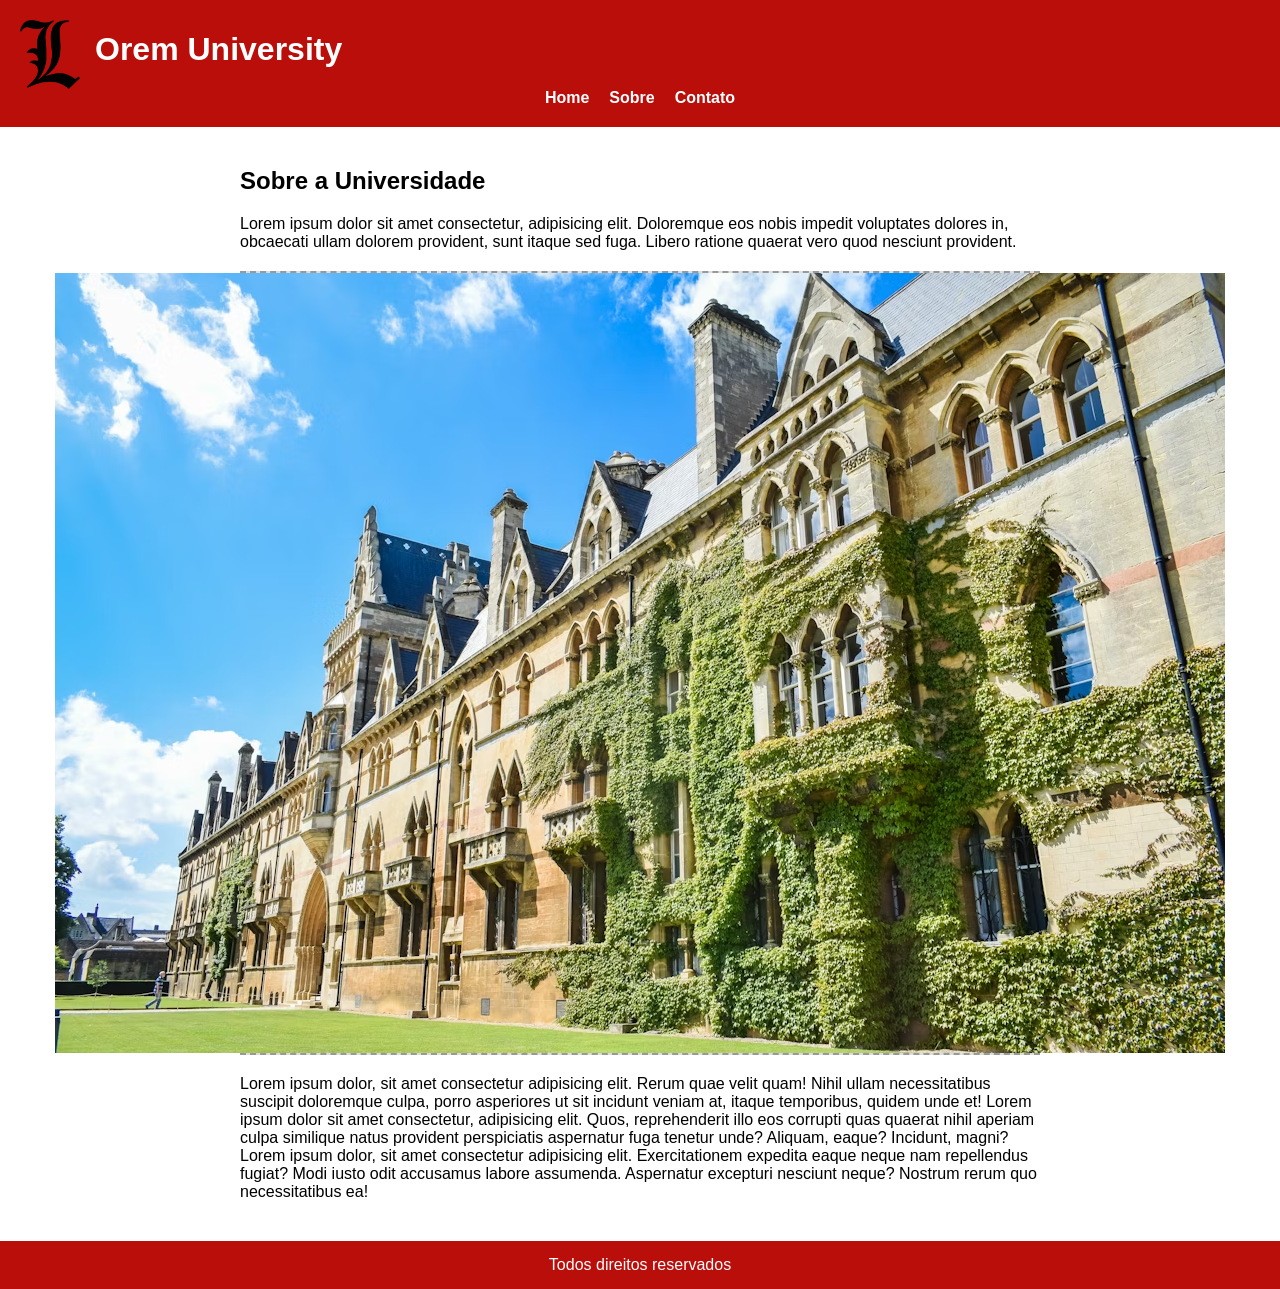
==== index.html @ 95e1c92b "University" ====
<!DOCTYPE html>
<html lang="pt-br">
<head>
<meta charset="UTF-8">
<meta name="viewport" content="width=device-width, initial-scale=1.0">
<title>Home</title>
<link rel="stylesheet" href="style.css">
</head>

<body>

<header>
<div class="topo">

<img src="./image/logo.png" alt="Logo do site" class="logo">

<h1>Orem University</h1>

</div>

    <nav>
        <ul>
            <li><a href="index.html">Home</a></li>
            <li><a href="sobre.html">Sobre</a></li>
            <li><a href="contato.html">Contato</a></li>
        </ul>
    </nav>
</header>

<main>

<section class="conteudo">
    <article>
        <h2>Sobre a Universidade</h2>
        <p>Lorem ipsum dolor sit amet consectetur, adipisicing elit. Doloremque eos nobis impedit voluptates dolores in, obcaecati ullam dolorem provident, sunt itaque sed fuga. Libero ratione quaerat vero quod nesciunt provident.</p>

        <div class="imagem">
            <image src="./image/uni.avif">
        </div>

        <p>Lorem ipsum dolor, sit amet consectetur adipisicing elit. Rerum quae velit quam! Nihil ullam necessitatibus suscipit doloremque culpa, porro asperiores ut sit incidunt veniam at, itaque temporibus, quidem unde et! Lorem ipsum dolor sit amet consectetur, adipisicing elit. Quos, reprehenderit illo eos corrupti quas quaerat nihil aperiam culpa similique natus provident perspiciatis aspernatur fuga tenetur unde? Aliquam, eaque? Incidunt, magni? Lorem ipsum dolor, sit amet consectetur adipisicing elit. Exercitationem expedita eaque neque nam repellendus fugiat? Modi iusto odit accusamus labore assumenda. Aspernatur excepturi nesciunt neque? Nostrum rerum quo necessitatibus ea!</p>
    </article>
</section>

</main>

<footer>
<p>Todos direitos reservados</p>
</footer>

</body>
</html>
---- style.css ----
*{
margin:0;
padding:0;
box-sizing:border-box;
font-family: Arial, sans-serif;
}

body{
display:flex;
flex-direction:column;
min-height:100vh;
}

/* HEADER */

header{
background:#B90E0A;
color:white;
padding:20px;
}

header h1{
text-align:center;
margin-bottom:10px;
}

nav ul{
display:flex;
justify-content:center;
list-style:none;
gap:20px;
}

nav a{
color:white;
text-decoration:none;
font-weight:bold;
}

nav a:hover{
text-decoration:underline;
}

/* CONTEÚDO */

main{
flex:1;
display:flex;
justify-content:center;
padding:40px;
}

.conteudo{
max-width:800px;
}

article{
display:flex;
flex-direction:column;
gap:20px;
}

/* IMAGEM */

.imagem{
width:auto;
height:auto;
background:#ddd;
border:2px dashed #999;
display:flex;
align-items:center;
justify-content:center;
}

/* FORMULÁRIO */

form{
display:flex;
flex-direction:column;
gap:10px;
}

input, textarea{
padding:8px;
border:1px solid #ccc;
border-radius:4px;
}

button{
padding:10px;
background:#333;
color:white;
border:none;
cursor:pointer;
}

button:hover{
background:#555;
}

/* FOOTER */

footer{
background:#B90E0A;
color:white;
text-align:center;
padding:15px;
}

/* LOGO */

.topo{
display:flex;
align-items:center;
gap:15px;
}

.logo{
width:60px;
height:auto;
}
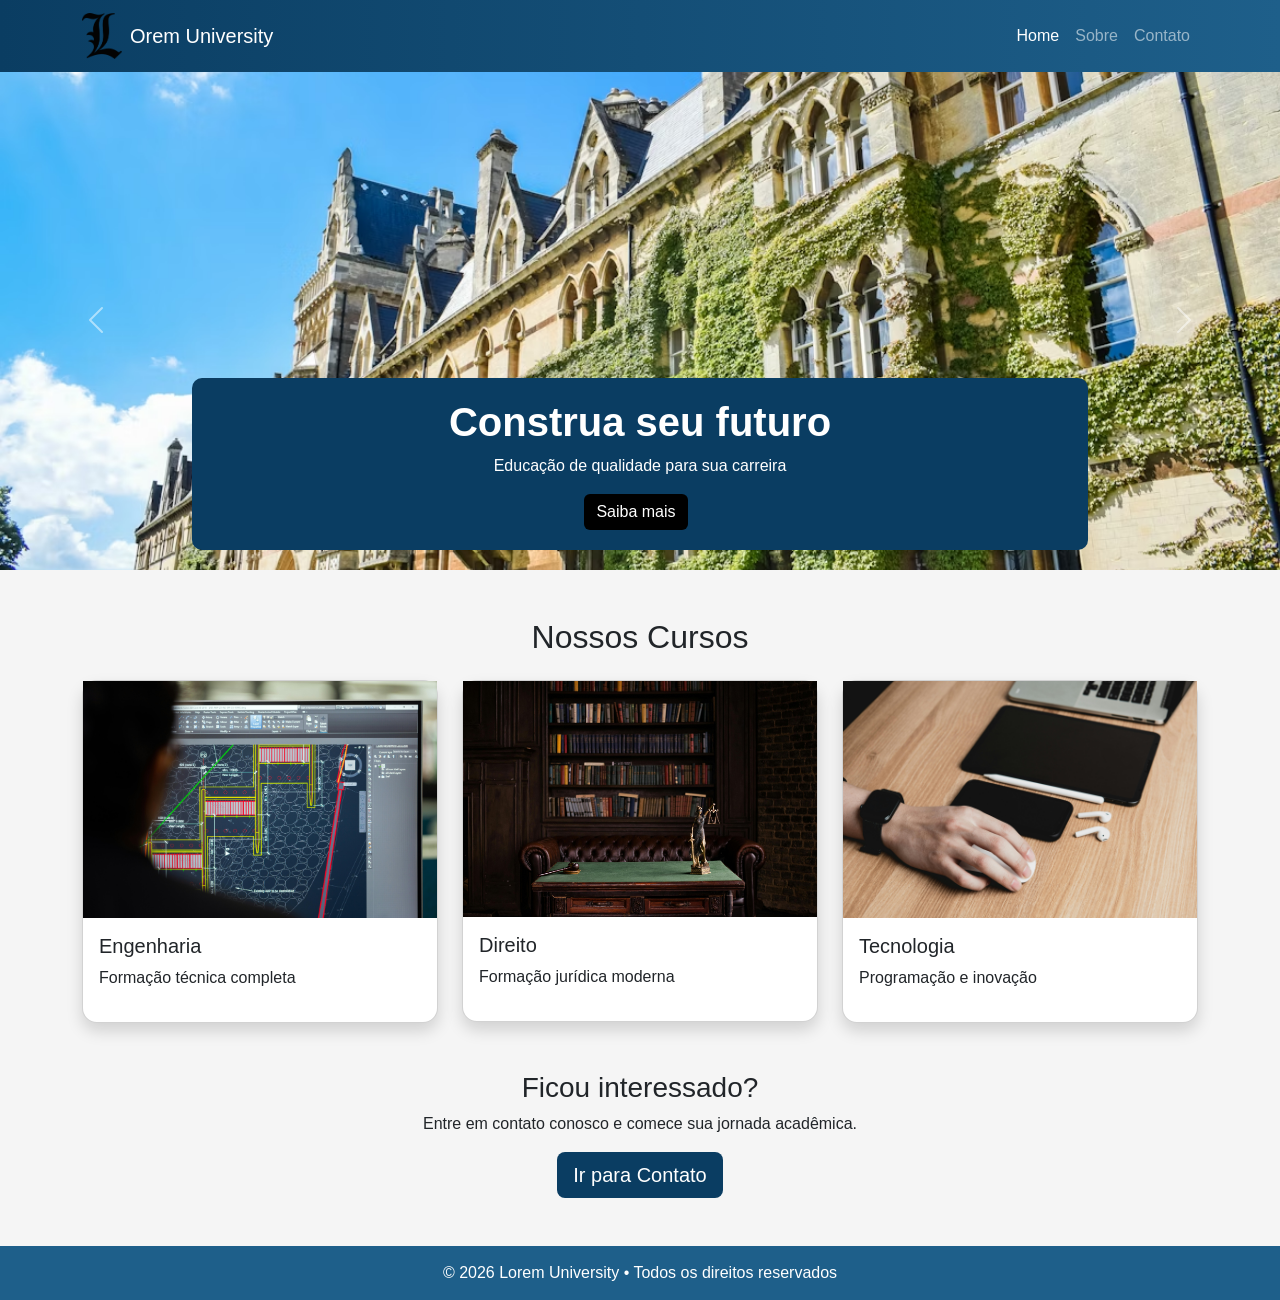
==== commit 33d03e1f: "Add files via upload" ====
--- a/index.html
+++ b/index.html
@@ -3,50 +3,144 @@
 <head>
 <meta charset="UTF-8">
 <meta name="viewport" content="width=device-width, initial-scale=1.0">
-<title>Home</title>
+
+<title>Lorem University</title>
+
+<link href="https://cdn.jsdelivr.net/npm/bootstrap@5.3.3/dist/css/bootstrap.min.css" rel="stylesheet">
 <link rel="stylesheet" href="style.css">
 </head>
 
 <body>
 
-<header>
-<div class="topo">
+<!-- Navbar -->
+<nav class="navbar navbar-expand-lg navbar-dark fixed-top">
+  <div class="container">
 
-<img src="./image/logo.png" alt="Logo do site" class="logo">
+    <a class="navbar-brand d-flex align-items-center" href="index.html">
+      <img src="image/logo.png" width="40" class="me-2">
+      Orem University
+    </a>
 
-<h1>Orem University</h1>
+    <button class="navbar-toggler" data-bs-toggle="collapse" data-bs-target="#menu">
+      <span class="navbar-toggler-icon"></span>
+    </button>
+
+    <div class="collapse navbar-collapse" id="menu">
+      <ul class="navbar-nav ms-auto">
+
+        <li class="nav-item">
+          <a class="nav-link active" href="index.html">Home</a>
+        </li>
+
+        <li class="nav-item">
+          <a class="nav-link" href="sobre.html">Sobre</a>
+        </li>
+
+        <li class="nav-item">
+          <a class="nav-link" href="contato.html">Contato</a>
+        </li>
+
+      </ul>
+    </div>
+  </div>
+</nav>
+
+<!-- Carousel -->
+<div id="carouselExample" class="carousel slide">
+
+  <div class="carousel-inner">
+
+    <div class="carousel-item active">
+      <img src="image/uni.avif" class="d-block w-100">
+
+      <div class="carousel-caption custom-caption">
+        <h1 class="fw-bold">Construa seu futuro</h1>
+        <p>Educação de qualidade para sua carreira</p>
+
+        <!-- Botões -->
+        <a href="sobre.html" class="btn btn-dark btn-hero me-2">Saiba mais</a>
+      </div>
+    </div>
+
+    <div class="carousel-item">
+      <img src="image/infra.jpg" class="d-block w-100">
+      <div class="carousel-caption custom-caption">
+        <h1>Infraestrutura moderna</h1>
+      </div>
+    </div>
+
+  </div>
+
+  <button class="carousel-control-prev" data-bs-target="#carouselExample" data-bs-slide="prev">
+    <span class="carousel-control-prev-icon"></span>
+  </button>
+
+  <button class="carousel-control-next" data-bs-target="#carouselExample" data-bs-slide="next">
+    <span class="carousel-control-next-icon"></span>
+  </button>
 
 </div>
 
-    <nav>
-        <ul>
-            <li><a href="index.html">Home</a></li>
-            <li><a href="sobre.html">Sobre</a></li>
-            <li><a href="contato.html">Contato</a></li>
-        </ul>
-    </nav>
-</header>
-
 <main>
 
-<section class="conteudo">
-    <article>
-        <h2>Sobre a Universidade</h2>
-        <p>Lorem ipsum dolor sit amet consectetur, adipisicing elit. Doloremque eos nobis impedit voluptates dolores in, obcaecati ullam dolorem provident, sunt itaque sed fuga. Libero ratione quaerat vero quod nesciunt provident.</p>
+<!-- Cursos -->
+<section class="container my-5">
+  <h2 class="text-center mb-4">Nossos Cursos</h2>
 
-        <div class="imagem">
-            <image src="./image/uni.avif">
+  <div class="row g-4">
+
+    <div class="col-md-4">
+      <div class="card shadow">
+        <img src="image/engenharia.jpg">
+        <div class="card-body">
+          <h5>Engenharia</h5>
+          <p>Formação técnica completa</p>
         </div>
+      </div>
+    </div>
 
-        <p>Lorem ipsum dolor, sit amet consectetur adipisicing elit. Rerum quae velit quam! Nihil ullam necessitatibus suscipit doloremque culpa, porro asperiores ut sit incidunt veniam at, itaque temporibus, quidem unde et! Lorem ipsum dolor sit amet consectetur, adipisicing elit. Quos, reprehenderit illo eos corrupti quas quaerat nihil aperiam culpa similique natus provident perspiciatis aspernatur fuga tenetur unde? Aliquam, eaque? Incidunt, magni? Lorem ipsum dolor, sit amet consectetur adipisicing elit. Exercitationem expedita eaque neque nam repellendus fugiat? Modi iusto odit accusamus labore assumenda. Aspernatur excepturi nesciunt neque? Nostrum rerum quo necessitatibus ea!</p>
-    </article>
+    <div class="col-md-4">
+      <div class="card shadow">
+        <img src="image/direito.jpg">
+        <div class="card-body">
+          <h5>Direito</h5>
+          <p>Formação jurídica moderna</p>
+        </div>
+      </div>
+    </div>
+
+    <div class="col-md-4">
+      <div class="card shadow">
+        <img src="image/tec.jpg">
+        <div class="card-body">
+          <h5>Tecnologia</h5>
+          <p>Programação e inovação</p>
+        </div>
+      </div>
+    </div>
+
+  </div>
+</section>
+
+<!-- Chamada para ação -->
+<section class="text-center my-5">
+  <h3>Ficou interessado?</h3>
+  <p>Entre em contato conosco e comece sua jornada acadêmica.</p>
+
+  <!-- Botão de contato -->
+  <a href="contato.html" class="btn btn-primary btn-lg">
+    Ir para Contato
+  </a>
 </section>
 
 </main>
 
 <footer>
-<p>Todos direitos reservados</p>
+  <div class="container text-center">
+    <p class="mb-0">© 2026 Lorem University • Todos os direitos reservados</p>
+  </div>
 </footer>
 
+<script src="https://cdn.jsdelivr.net/npm/bootstrap@5.3.3/dist/js/bootstrap.bundle.min.js"></script>
 </body>
 </html>
--- a/style.css
+++ b/style.css
@@ -1,121 +1,82 @@
-*{
-margin:0;
-padding:0;
-box-sizing:border-box;
-font-family: Arial, sans-serif;
+body {
+    font-family: 'Poppins', sans-serif;
+    padding-top: 70px;
+    background-color: #f5f5f5;
 }
 
-body{
-display:flex;
-flex-direction:column;
-min-height:100vh;
+:root {
+    --ocean: #0a3d62;
+    --ocean-light: #1e5f8a;
 }
 
-/* HEADER */
-
-header{
-background:#B90E0A;
-color:white;
-padding:20px;
+/* NAVBAR */
+.navbar {
+    background: linear-gradient(90deg, var(--ocean), var(--ocean-light));
 }
 
-header h1{
-text-align:center;
-margin-bottom:10px;
+/* CAROUSEL */
+.carousel img {
+    height: 500px;
+    object-fit: cover;
 }
 
-nav ul{
-display:flex;
-justify-content:center;
-list-style:none;
-gap:20px;
+/* CAPTION */
+.custom-caption {
+    background-color: var(--ocean);
+    padding: 20px;
+    border-radius: 10px;
 }
 
-nav a{
-color:white;
-text-decoration:none;
-font-weight:bold;
+/* BOTÃO HERO PRETO */
+.btn-hero {
+    background-color: #000;
+    border: none;
+    color: #fff;
 }
 
-nav a:hover{
-text-decoration:underline;
+.btn-hero:hover {
+    background-color: #333;
 }
 
-/* CONTEÚDO */
-
-main{
-flex:1;
-display:flex;
-justify-content:center;
-padding:40px;
+/* BOTÕES PADRÃO */
+.btn-primary {
+    background-color: var(--ocean);
+    border: none;
 }
 
-.conteudo{
-max-width:800px;
+.btn-primary:hover {
+    background-color: var(--ocean-light);
 }
 
-article{
-display:flex;
-flex-direction:column;
-gap:20px;
+/* CARDS */
+.card {
+    border-radius: 15px;
+    transition: 0.3s;
 }
 
-/* IMAGEM */
-
-.imagem{
-width:auto;
-height:auto;
-background:#ddd;
-border:2px dashed #999;
-display:flex;
-align-items:center;
-justify-content:center;
-}
-
-/* FORMULÁRIO */
-
-form{
-display:flex;
-flex-direction:column;
-gap:10px;
-}
-
-input, textarea{
-padding:8px;
-border:1px solid #ccc;
-border-radius:4px;
-}
-
-button{
-padding:10px;
-background:#333;
-color:white;
-border:none;
-cursor:pointer;
-}
-
-button:hover{
-background:#555;
+.card:hover {
+    transform: translateY(-10px);
 }
 
 /* FOOTER */
-
-footer{
-background:#B90E0A;
-color:white;
-text-align:center;
-padding:15px;
+footer {
+    background: var(--ocean-light);
+    color: white;
+    text-align: center;
+    padding: 15px;
+    margin-top: auto;
 }
 
-/* LOGO */
-
-.topo{
-display:flex;
-align-items:center;
-gap:15px;
+/* FIX FOOTER */
+html, body {
+    height: 100%;
 }
 
-.logo{
-width:60px;
-height:auto;
+body {
+    display: flex;
+    flex-direction: column;
+}
+
+main {
+    flex: 1;
 }
